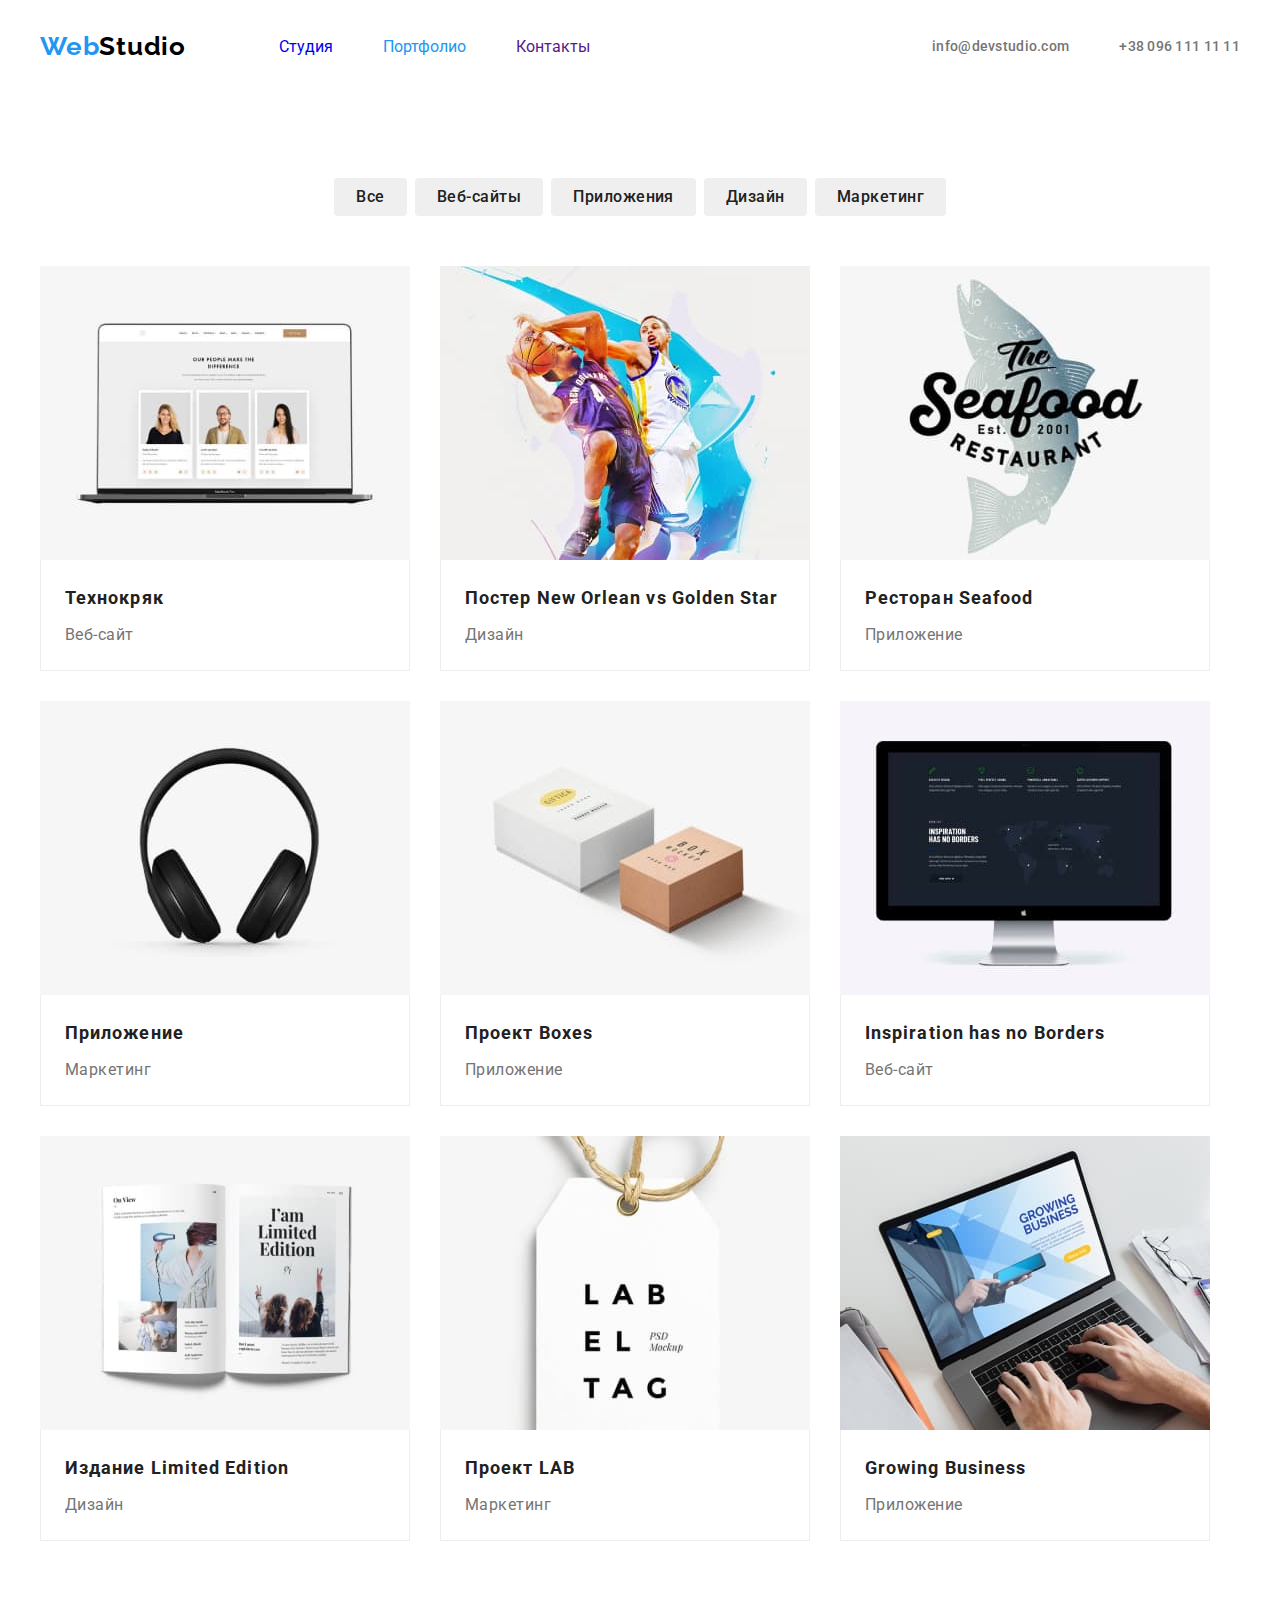
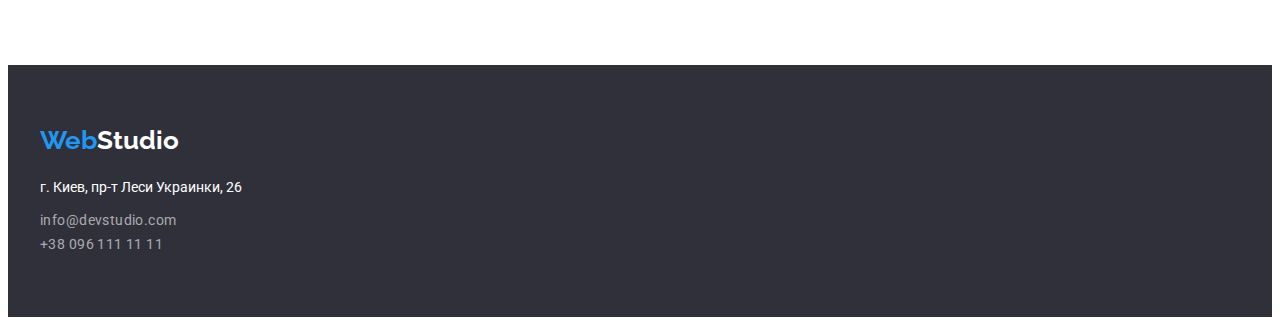
==== portfolio.html @ 8a214a3d "pravki" ====
<!DOCTYPE html>
<html lang="ru">
  <head>
    <meta charset="UTF-8" />
    <meta http-equiv="X-UA-Compatible" content="IE=edge" />
    <meta name="viewport" content="width=device-width, initial-scale=1.0" />
    <title>Document portfolio</title>
    <link rel="preconnect" href="https://fonts.googleapis.com" />
    <link rel="preconnect" href="https://fonts.gstatic.com" crossorigin />
    <link
      href="https://fonts.googleapis.com/css2?family=Raleway:wght@700&family=Roboto:wght@400;500;700;900&display=swap"
      rel="stylesheet"
    />
    <link
      rel="stylesheet"
      href="https://cdnjs.cloudflare.com/ajax/libs/modern-normalize/1.1.0/modern-normalize.min.css"
      integrity="sha512-wpPYUAdjBVSE4KJnH1VR1HeZfpl1ub8YT/NKx4PuQ5NmX2tKuGu6U/JRp5y+Y8XG2tV+wKQpNHVUX03MfMFn9Q=="
      crossorigin="anonymous"
      referrerpolicy="no-referrer"
    />
    <link rel="stylesheet" href="./css/styles.css" />
  </head>
  <body class="body">
    <header class="header">
      <div class="main-box container">
        <nav class="main-nav">
          <a class="logo-header" href="/"
            ><span class="logo-span">Web</span>Studio</a
          >
          <ul class="site-nav list">
            <li class="item"><a href="./index.html" class="link">Студия</a></li>
            <li class="item"><a href="" class="link current">Портфолио</a></li>
            <li class="item"><a href="" class="link">Контакты</a></li>
          </ul>
        </nav>
        <ul class="auth-nav list">
          <li class="item">
            <a href="mail:info@devstudio.com" class="contacts"
              >info@devstudio.com</a
            >
          </li>
          <li class="item">
            <a href="tel:+38096111111" class="contacts">+38 096 111 11 11</a>
          </li>
        </ul>
      </div>
    </header>
    <main>
      <section class="section-portfolio section">
        <!-- <h1>Портфолио</h1> -->
        <div class="container">
          <ul class="list portfolio-title">
            <li class="portfolio-button">
              <button type="button" class="butoon-secondary">Все</button>
            </li>
            <li class="portfolio-button">
              <button type="button" class="butoon-secondary">Веб-сайты</button>
            </li>
            <li class="portfolio-button">
              <button type="button" class="butoon-secondary">Приложения</button>
            </li>
            <li class="portfolio-button">
              <button type="button" class="butoon-secondary">Дизайн</button>
            </li>
            <li class="portfolio-button">
              <button type="button" class="butoon-secondary">Маркетинг</button>
            </li>
          </ul>

          <ul class="list text-container">
            <li class="cart-product">
              <img
                class="foto-product"
                src="./img/portfolio1.jpg"
                alt="Создание веб-сайтов"
              />
              <div class="product-box">
                <h2 class="portfolio-name">Технокряк</h2>
                <p class="portfolio-about">Веб-сайт</p>
              </div>
            </li>
            <li class="cart-product">
              <img
                class="foto-product"
                src="./img/portfolio2.jpg"
                alt="Дизайн постеров"
              />
              <div class="product-box">
                <h2 class="portfolio-name">
                  Постер <span lang="en"> New Orlean vs Golden Star</span>
                </h2>
                <p class="portfolio-about">Дизайн</p>
              </div>
            </li>
            <li class="cart-product">
              <img
                class="foto-product"
                src="./img/portfolio3.jpg"
                alt="Создание логотипов"
              />
              <div class="product-box">
                <h2 class="portfolio-name">
                  Ресторан <span lang="en">Seafood</span>
                </h2>
                <p class="portfolio-about">Приложение</p>
              </div>
            </li>
            <li class="cart-product">
              <img
                class="foto-product"
                src="./img/portfolio4.jpg"
                alt="Маркетинг проэктов"
              />
              <div class="product-box">
                <h2 class="portfolio-name">Приложение</h2>
                <p class="portfolio-about">Маркетинг</p>
              </div>
            </li>
            <li class="cart-product">
              <img
                class="foto-product"
                src="./img/portfolio5.jpg"
                alt="Дизайн продуктов"
              />
              <div class="product-box">
                <h2 class="portfolio-name">
                  Проект <span lang="en">Boxes</span>
                </h2>
                <p class="portfolio-about">Приложение</p>
              </div>
            </li>
            <li class="cart-product">
              <img
                class="foto-product"
                src="./img/portfolio6.jpg"
                alt="Подержка веб-сайтов"
              />
              <div class="product-box">
                <h2 lang="en" class="portfolio-name">
                  Inspiration has no Borders
                </h2>
                <p class="portfolio-about">Веб-сайт</p>
              </div>
            </li>
            <li class="cart-product">
              <img
                class="foto-product"
                src="./img/portfolio7.jpg"
                alt="Дизайе каталогов"
              />
              <div class="product-box">
                <h2 class="portfolio-name">
                  Издание <span lang="en"> Limited Edition</span>
                </h2>
                <p class="portfolio-about">Дизайн</p>
              </div>
            </li>
            <li class="cart-product">
              <img
                class="foto-product"
                src="./img/portfolio8.jpg"
                alt="Маркетинг проэктов"
              />
              <div class="product-box">
                <h2 class="portfolio-name">Проект LAB</h2>
                <p class="portfolio-about">Маркетинг</p>
              </div>
            </li>
            <li class="cart-product">
              <img
                class="foto-product"
                src="./img/portfolio9.jpg"
                alt="Приложения для ноутбука"
              />
              <div class="product-box">
                <h2 lang="en" class="portfolio-name">Growing Business</h2>
                <p class="portfolio-about">Приложение</p>
              </div>
            </li>
          </ul>
        </div>
      </section>
    </main>
    <footer class="fooret section">
      <div class="container">
        <a href="/" class="logo-footer"
          ><span class="logo-span">Web</span>Studio</a
        >

        <address>
          <ul class="list site-footer">
            <li class="address">г. Киев, пр-т Леси Украинки, 26</li>
            <li>
              <a href="mail:info@devstudio.com" class="address-contacts"
                >info@devstudio.com</a
              >
            </li>
            <li>
              <a href="tel:+380961111111" class="address-contacts"
                >+38 096 111 11 11</a
              >
            </li>
          </ul>
        </address>
      </div>
    </footer>
  </body>
</html>
---- css/styles.css ----
:root{
    --primary-text-color: #757575;
    --title-text-color: #212121;
    --accent-color: #2196F3;
    --second-accent-color: #FFFFFF;
}

body{
    background-color: var(--second-accent-color);
    color: var(--primary-text-color);
    font-family: Roboto, sans-serif;
}
.list{
    list-style: none;
    padding: 0px;
    margin: 0px;
} 
a{
    text-decoration: none;
}
h1, h2, h3, p, ul{
    margin: 0;
}
img{
display: block;
max-width: 100%;
height: auto;
}
.header{
    background: var(--second-accent-color);
   
}
.container{
    width: 1200px;
    padding-left: 15px;
    padding-right: 15px;
    margin: 0 auto;
    /*outline: 2px solid red;*/
}
.section{
    padding-top: 94px;
    padding-bottom: 94px;
}
.main-box{
    display: flex;
    align-items: center;
    margin-left: auto;
    margin-right: auto;
 
   
}
.main-nav{
    display: flex;
    align-items: center;
   
}
.logo-header{

    padding: 0px;
    margin: 0px;
    
    color: #000000;
    font-family: Raleway, sans-serif;
    font-weight: 700;
    font-size: 26px;
    line-height: 1.19;
    letter-spacing: 0.03em;
}
.logo-span{
    color: var(--accent-color);

}
.my-mail {
    fill: currentColor;
  }
.list .contacts{
    color: var(--primary-text-color);
    font-weight: 500;
    font-size: 14px;
    line-height: 0.88;
    letter-spacing: 0.02em;
}
.contacts:hover, 
.contacts:focus{
    color: var(--accent-color);
}
/* nav */
.control{
    display: block;
    padding-top: 32px;
    padding-bottom: 32px;

    color: var(--title-text-color);
    font-weight: 500;
    font-size: 14px;
    line-height: 0.88;
    letter-spacing: 0.02em;
    text-decoration: none;
}
.control:hover, 
.control:focus{
    color: var(--accent-color);
}
.current{
    color: var(--accent-color);
}
.site-nav{
    display: flex;
    margin-left: 93px;
   
}

.site-nav .item:not(:last-child){
    margin-right: 50px;
}
/* auth-nav*/
.auth-nav{
    display: flex;
    margin-left: auto;
    


}
.auth-nav .item + .item{
    margin-left: 50px;
}
.auth-nav .contacts{
    display: block;
    padding-top: 32px;
    padding-bottom: 32px;
}

/* hero */
.hero{
    background: #2F303A;
    text-align: center;
    padding: 200px 0;
    margin-bottom: 0px;
}
.hero-title{
    Width:696px;
    margin-left: auto;
    margin-right: auto;
    margin-top: 0px;
    margin-bottom: 30px;

    color: var(--second-accent-color);
    font-weight: 900;
    font-size: 44px;
    line-height: 1.36;
    text-align: center;
    letter-spacing: 0.06em;
    text-transform: uppercase;
}
/* button */
button{
    font-family: inherit;
    display: inline-block;
}

.butoon-secondary{
    cursor: pointer;
    padding: 6px 22px;
    min-width: 73px;
    border: transparent;
   
    color: var(--title-text-color);
    font-weight: 500;
    font-size: 16px;
    line-height: 1.62;
    border-radius: 4px;
    letter-spacing: 0.03em;
}
.button-primari{
    
    padding: 10px 32px;
    border-radius: 4px;
    min-width: 200px;
    height: 50px;
    border: transparent;

    color: var(--second-accent-color);
    background-color: var(--accent-color);
    font-weight: 700;
    font-size: 16px;
    line-height: 1.88;
    text-decoration: none;
    cursor: pointer;
    letter-spacing: 0.06em;
}
.butoon-secondary:hover,
.butoon-secondary:focus{
    color: var(--second-accent-color);
    background-color: var(--accent-color) ;
}
/* section */
.benefits-box{
    display: flex;
    align-items: center;
    margin-left: auto;
    margin-right: auto;

 
}
.feature-list{
    display: flex;
}
.feature-list .feature-benefits:not(:last-child){
    margin-right: 30px;
}
.section-benefits{
    padding-bottom: 47px;
}
.benefits-title{
    color: var(--title-text-color);
    font-weight: 700;
    font-size: 14px;
    line-height: 1.14;
    letter-spacing: 0.03em;
    text-transform: uppercase;
    margin-top: 0px;
    margin-bottom: 10px;
}
.benefits-text{
    color: var(--primary-text-color);
    font-weight: 400;
    font-size: 14px;
    line-height: 1.71;
    letter-spacing: 0.03em;
    margin-top: 0px;
    margin-bottom: 0px;
}
.picture-title{
display: flex;
align-items: center;
margin-left: auto;
margin-right: auto;

}
.section-picture{
    padding-top: 47px;
}
.picture{
    box-sizing: border-box;
    margin-top: 0;
    margin-bottom: 50px;
    color: var(--title-text-color);
    font-weight: 700;
    font-size: 36px;
    line-height: 1.17;
    text-align: center;
    letter-spacing: 0.03em;
}
.picture-title .piction-cart:not(:last-child){
    margin-right: 30px;
}
.piction-cart{
    width: 370px;
    height: 294px;
    margin-top: 0px;
    margin-bottom: 0px;
}
.picture-title{
    display: flex;
    justify-content: space-around;
}
.section-title{
    color: var(--title-text-color);
    background:#F5F4FA;
}
.team-card{
    display: flex;
   justify-content:space-around;
margin-left: auto;
margin-right: auto;

}
.card{
    margin-top: 0px;
    margin-bottom: 0px

    width: 270px;
    background-color: var(--second-accent-color);
}
.team-card .cart:not(:last-child){
    margin-right: 30px;
}
.card .foto{  
    width: 270px;
    overflow: hidden;
  
}
.cart .cart-text{
    display: flex;
    flex-direction: column;
  
    margin-top: 0px;
    margin-bottom: 0px;

}
.cart-text{
    text-align: center;
    padding: 30px 0;
    box-shadow: 0px 1px 3px rgba(0, 0, 0, 0.12), 0px 1px 1px rgba(0, 0, 0, 0.14),
    0px 2px 1px rgba(0, 0, 0, 0.2);
border-radius: 0px 0px 4px 4px
  
    
}
.team-title{
    margin-top: 0px;
    margin-bottom: 50px;
   
    color: var(--title-text-color);
    font-weight: 700;
    font-size: 36px;
    line-height: 1.17;
    text-align: center;
    letter-spacing: 0.03em;
}
.team-name{
    color: var(--title-text-color);
    font-weight: 500;
    font-size: 16px;
    line-height: 1.19;
    letter-spacing: 0.03em;
    margin-bottom: 10px;
}

.ection-title{
    background-color: #F5F4FA;
}
.about-team{
    color: var(--primary-text-color);
    font-weight: 400;
    font-size: 16px;
    line-height: 1.19;
    letter-spacing: 0.03em;
}
.feature-list .title{
    color: var(--title-text-color);
}
.portfolio-name{
    margin-top: 0px;
    margin-bottom: 4px;
    color: var(--title-text-color);
    font-weight: 700;
    font-size: 18px;
    line-height: 2;
    letter-spacing: 0.06em;
}
/*portfolio*/
.portfolio-about{
    margin-top: 0px;
    margin-bottom: 0px;
    color: var(--primary-text-color);
    font-weight: 400;
    font-size: 16px;
    line-height: 1.88;
    letter-spacing: 0.03em;
}
.portfolio-title{
    display: flex;
    align-items: center;
    justify-content:center;

margin-left: auto;
margin-right: auto;
margin-bottom: 50px;


}
.portfolio-button:not(:last-child){
    margin-right: 8px;
}


.section-portfolio{
    
    margin-top: 0px;
    margin-bottom: 0px;
    background-color: var(--second-accent-color);
  
}
.text-container{
    display: flex;
    flex-wrap: wrap;
 
}
/* cart product*/

.cart-product{
    margin-right: 30px;
    margin-bottom: 30px;
}

.cart-product:nth-child(3n){
    margin-right: 0;
}

.product-box{
    padding: 20px 24px;
    border: 1px solid #EEEEEE;
    border-top: none;
}
/* footer */
.fooret{
    background-color: #2F303A;
    padding-top: 60px;
    padding-bottom: 60px;
}
.logo-footer{
    display: block;
    color: var(--second-accent-color);
    font-family: Raleway;
    font-weight: 700;
    font-size: 26px;
    line-height: 1.19;
 
    margin-top: 0px;
    margin-bottom: 20px;
}

.address{
    color: var(--second-accent-color);
    font-size: 14px;
    line-height: 1.71;
    font-style: normal;
    margin-top: 0px;
    margin-bottom: 9px;
    
}
.address-contacts{
    font-size: 14px;
    line-height: 1.71;
    letter-spacing: 0.03em;
    color: rgba(255, 255, 255, 0.6);
    font-style: normal;
    margin-top: 0px;
    margin-bottom: 9px;
    

}
.address-contacts:hover, 
.address-contacts:focus{
    color: var(--accent-color);

}

/* второй цвет текста #212121 */
/* основной цвет текста #757575 */
/* белый #FFFFFF */
/* акцент #2196F3 */
/* вторичный цвет фона #F5F4FA */
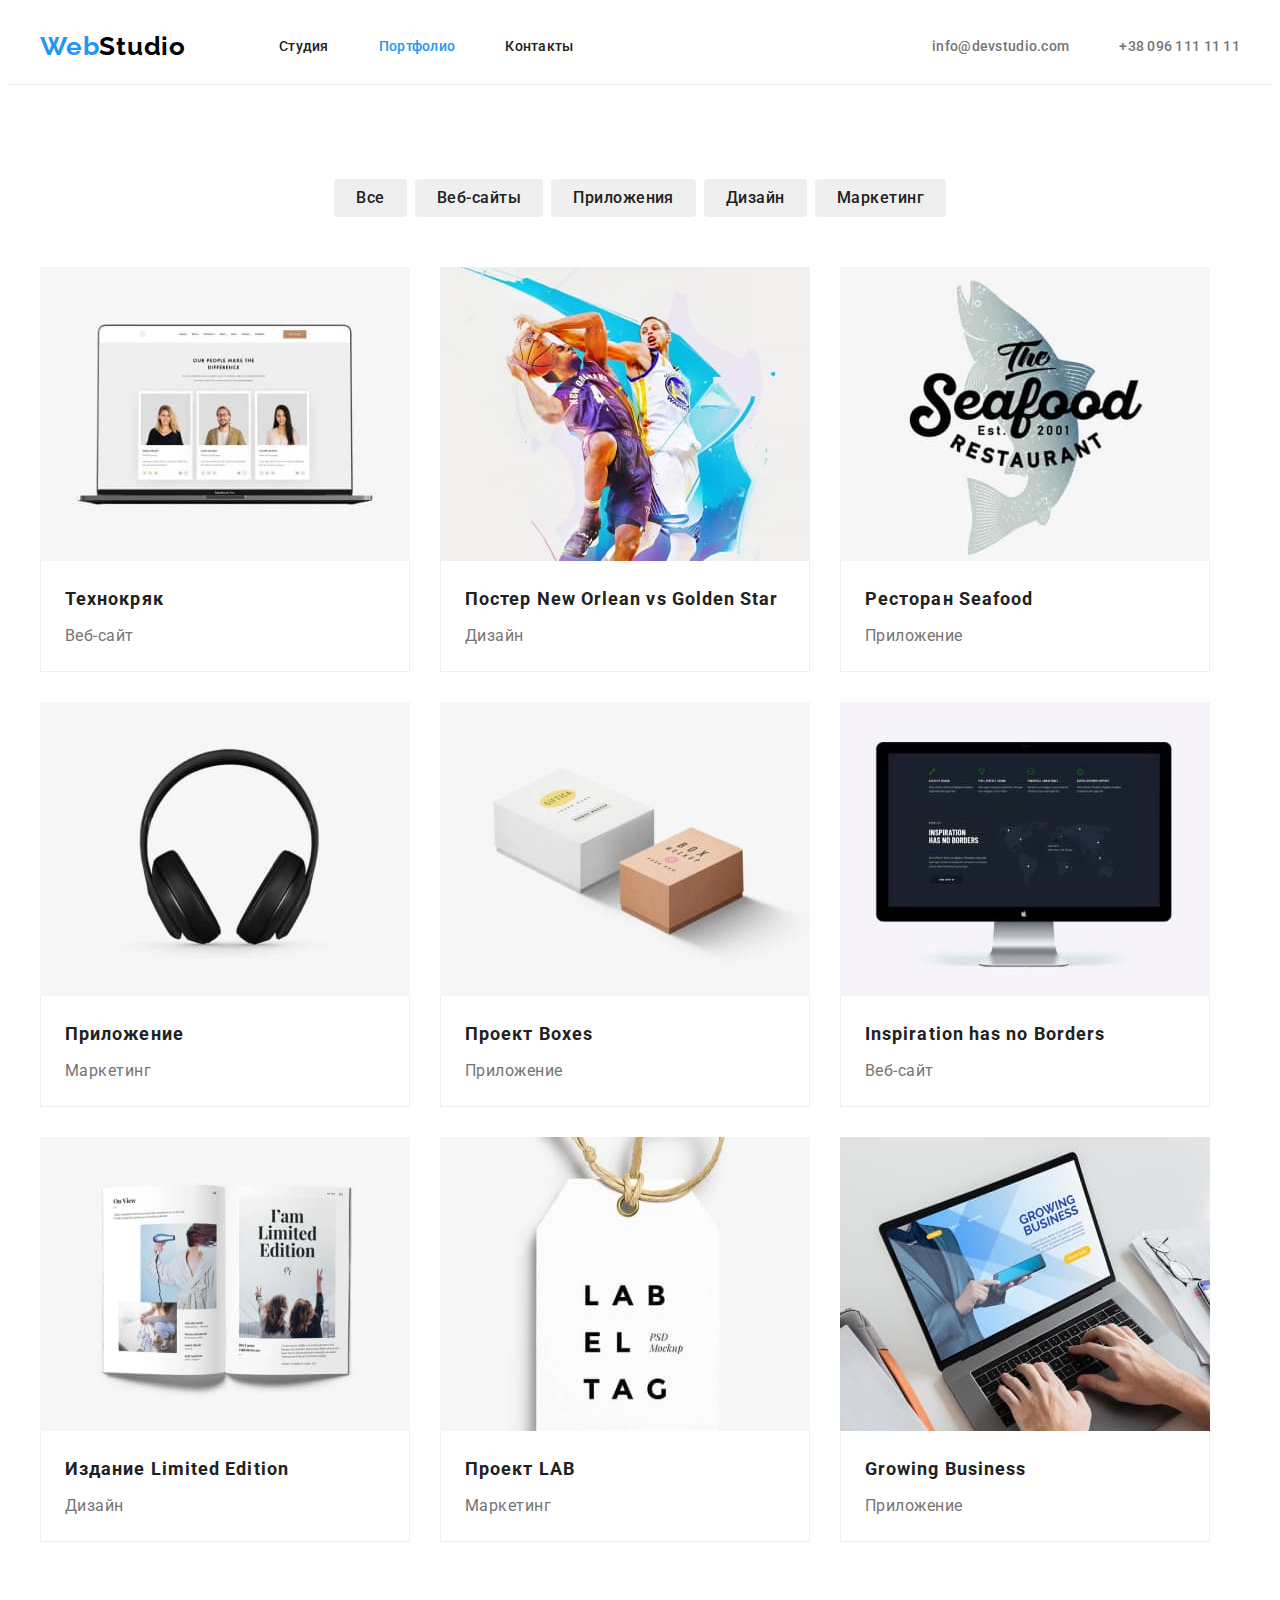
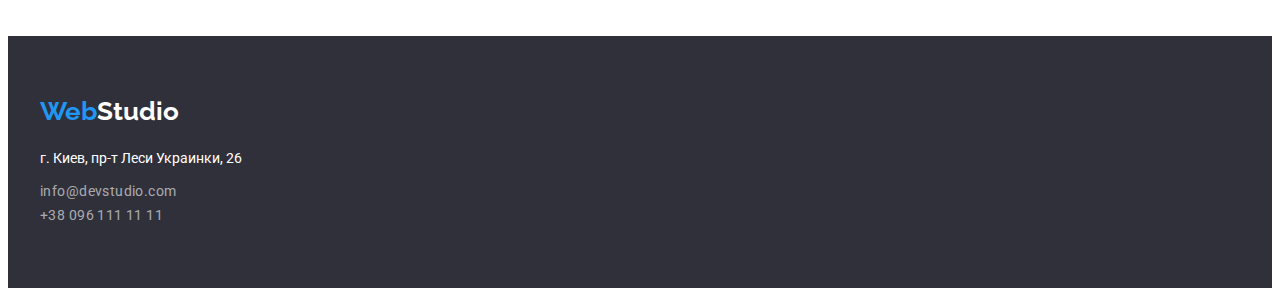
==== commit 11f4c81b: "pravki" ====
--- a/portfolio.html
+++ b/portfolio.html
@@ -28,9 +28,13 @@
             ><span class="logo-span">Web</span>Studio</a
           >
           <ul class="site-nav list">
-            <li class="item"><a href="./index.html" class="link">Студия</a></li>
-            <li class="item"><a href="" class="link current">Портфолио</a></li>
-            <li class="item"><a href="" class="link">Контакты</a></li>
+            <li class="item">
+              <a href="./index.html" class="link control">Студия</a>
+            </li>
+            <li class="item">
+              <a href="" class="link current control">Портфолио</a>
+            </li>
+            <li class="item"><a href="" class="link control">Контакты</a></li>
           </ul>
         </nav>
         <ul class="auth-nav list">
--- a/css/styles.css
+++ b/css/styles.css
@@ -28,6 +28,7 @@
 }
 .header{
     background: var(--second-accent-color);
+    border-bottom: 1px solid rgba(236, 236, 236, 1);
    
 }
 .container{
@@ -385,6 +386,8 @@
 .text-container{
     display: flex;
     flex-wrap: wrap;
+    margin-right: -30px;
+    margin-bottom: -30px;
  
 }
 /* cart product*/
@@ -394,9 +397,7 @@
     margin-bottom: 30px;
 }
 
-.cart-product:nth-child(3n){
-    margin-right: 0;
-}
+
 
 .product-box{
     padding: 20px 24px;
